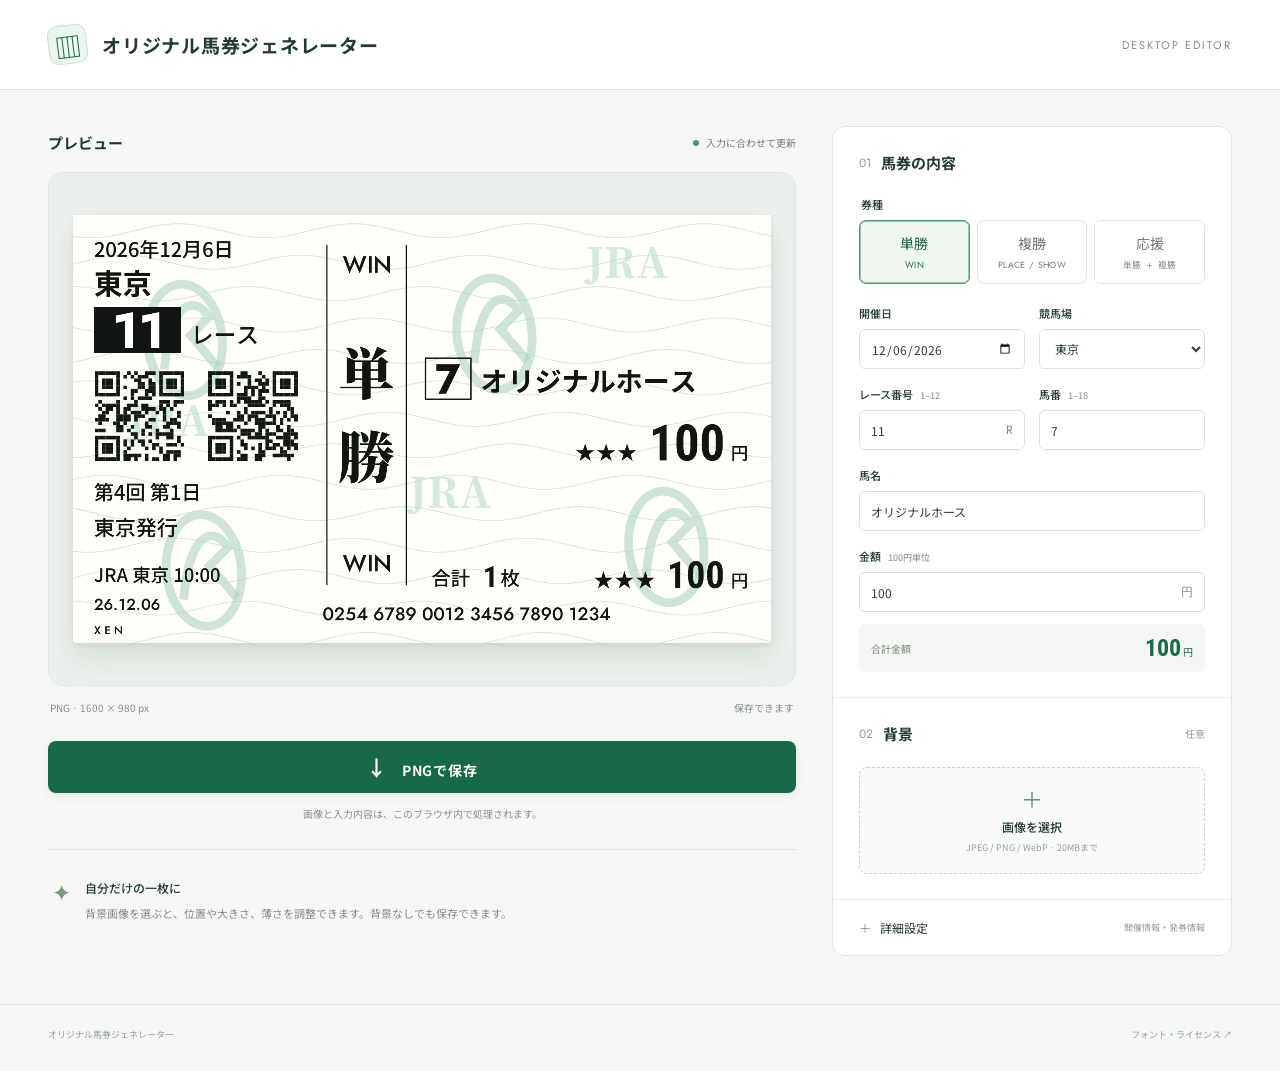
==== index.html @ 2dec7330 "Build original horse racing ticket generator" ====
<!doctype html>
<html lang="ja">
<head><meta charset="utf-8"><meta name="viewport" content="width=device-width, initial-scale=1"><meta http-equiv="Content-Security-Policy" content="default-src 'self'; script-src 'self'; style-src 'self'; font-src 'self'; img-src 'self' blob: data:; connect-src 'none'; object-src 'none'; base-uri 'self'; form-action 'none'"><meta name="theme-color" content="#176948"><title>オリジナル馬券ジェネレーター</title><link rel="icon" href="./favicon.svg" type="image/svg+xml"><link rel="stylesheet" href="./style.css"><script src="./app.js" defer></script></head>
<body>
<header class="header"><div class="brand"><span class="brand-icon">▥</span><h1>オリジナル馬券ジェネレーター</h1></div><span class="header-note">DESKTOP EDITOR</span></header>
<main class="workspace">
<section class="preview-panel" aria-label="馬券プレビュー">
<div class="section-top"><h2>プレビュー</h2><span class="live"><i></i> 入力に合わせて更新</span></div>
<div class="preview-stage"><canvas id="ticket" width="1600" height="980" aria-label="作成中の馬券"></canvas></div>
<div class="preview-bottom"><span>PNG · 1600 × 980 px</span><span id="preview-status" role="status">フォントを読み込んでいます…</span></div>
<button id="download" class="primary" disabled><span>↓</span> PNGで保存</button>
<p class="local-note">画像と入力内容は、このブラウザ内で処理されます。</p>
<div class="tips"><span class="tip-icon">✦</span><div><strong>自分だけの一枚に</strong><p>背景画像を選ぶと、位置や大きさ、薄さを調整できます。背景なしでも保存できます。</p></div></div>
</section>
<aside class="editor"><form id="editor" novalidate>
<section class="form-section"><div class="section-heading"><span>01</span><h2>馬券の内容</h2></div>
<fieldset class="type-field"><legend>券種</legend><div class="type-options"><label><input type="radio" name="type" value="win" checked><span>単勝<small>WIN</small></span></label><label><input type="radio" name="type" value="place"><span>複勝<small>PLACE / SHOW</small></span></label><label><input type="radio" name="type" value="cheer"><span>応援<small>単勝 ＋ 複勝</small></span></label></div></fieldset>
<div class="grid"><div class="field"><label for="date">開催日</label><input id="date" name="date" type="date" required><small class="error" id="date-error"></small></div><div class="field"><label for="venue">競馬場</label><select id="venue" name="venue"></select></div>
<div class="field"><label for="race">レース番号 <span>1–12</span></label><div class="unit-input"><input id="race" name="race" type="number" min="1" max="12" value="11" required><span>R</span></div><small class="error" id="race-error"></small></div><div class="field"><label for="horse">馬番 <span>1–18</span></label><input id="horse" name="horse" type="number" min="1" max="18" value="7" required><small class="error" id="horse-error"></small></div>
<div class="field full"><label for="horseName">馬名</label><input id="horseName" name="horseName" value="オリジナルホース" maxlength="80" required><small class="error" id="horseName-error"></small></div><div class="field full"><label for="amount">金額 <span id="amount-label">100円単位</span></label><div class="unit-input"><input id="amount" name="amount" type="number" min="100" max="999900" step="100" value="100" required><span>円</span></div><small class="error" id="amount-error"></small><div class="total"><span id="amount-note">合計金額</span><strong id="total">100<span> 円</span></strong></div></div></div>
</section>
<section class="form-section"><div class="section-heading"><span>02</span><h2>背景</h2><span class="optional">任意</span></div>
<label class="upload" id="upload-zone" for="background"><span class="upload-icon">＋</span><strong id="file-label">画像を選択</strong><small>JPEG / PNG / WebP · 20MBまで</small><input id="background" type="file" accept="image/jpeg,image/png,image/webp"></label><p class="error" id="background-error" role="alert"></p>
<button type="button" id="cancel-background" hidden>画像選択を取り消す</button>
<div id="image-controls" hidden><div class="slider"><label for="image-x">左右位置</label><output id="image-x-value">50%</output><input id="image-x" type="range" min="0" max="100" value="50"></div><div class="slider"><label for="image-y">上下位置</label><output id="image-y-value">50%</output><input id="image-y" type="range" min="0" max="100" value="50"></div><div class="slider"><label for="image-zoom">拡大率</label><output id="image-zoom-value">100%</output><input id="image-zoom" type="range" min="100" max="300" value="100"></div><div class="slider"><label for="image-fade">薄さ</label><output id="image-fade-value">35%</output><input id="image-fade" type="range" min="0" max="100" value="35"></div><div class="image-actions"><button type="button" id="reset-image">配置をリセット</button><button type="button" id="remove-image">画像を削除</button></div></div>
</section>
<section class="form-section details-section"><details><summary>詳細設定 <span>開催情報・発券情報</span></summary><div class="grid details-grid"><div class="field"><label for="meeting">開催回</label><input name="meeting" id="meeting" type="number" min="1" max="99" value="4"><small class="error" id="meeting-error"></small></div><div class="field"><label for="day">開催日目</label><input name="day" id="day" type="number" min="1" max="99" value="1"><small class="error" id="day-error"></small></div><div class="field full"><label for="raceName">レース名</label><input name="raceName" id="raceName" maxlength="80" placeholder="例：第87回 菊花賞（GⅠ）"></div><div class="field"><label for="issuePlace">発券場所</label><input name="issuePlace" id="issuePlace" value="東京" maxlength="24" required><small class="error" id="issuePlace-error"></small></div><div class="field"><label for="issueTime">発券時刻</label><input name="issueTime" id="issueTime" type="time" value="10:00" required><small class="error" id="issueTime-error"></small></div><div class="field full"><label for="serial">管理番号</label><input name="serial" id="serial" value="0254 6789 0012 3456 7890 1234" maxlength="60" required><small class="error" id="serial-error"></small></div></div></details></section>
</form></aside>
</main><footer><span>オリジナル馬券ジェネレーター</span><a href="./fonts/LICENSES.html" target="_blank" rel="noopener">フォント・ライセンス ↗</a></footer>
</body></html>
---- style.css ----
@font-face{font-family:Jost;src:url('./fonts/Jost.woff2') format('woff2');font-weight:100 900}
@font-face{font-family:Roboto Condensed;src:url('./fonts/RobotoCondensed.woff2') format('woff2');font-weight:100 900}
@font-face{font-family:Dela Gothic One;src:url('./fonts/DelaGothicOne.woff2');font-weight:400}
@font-face{font-family:Noto Sans JP;src:url('./fonts/NotoSansJP.woff2') format('woff2');font-weight:100 900}
@font-face{font-family:Noto Serif JP;src:url('./fonts/NotoSerifJP.woff2') format('woff2');font-weight:900}

:root{font-family:'Noto Sans JP',sans-serif;color:#223b31;background:#f6f8f6;font-synthesis:none;--green:#176948;--border:#dfe6e1}
*{box-sizing:border-box}
body{margin:0;min-width:1120px}
button,input,select{font:inherit}
button,label,summary,select{ -webkit-tap-highlight-color:transparent}
button{cursor:pointer}
.header{height:90px;display:flex;align-items:center;justify-content:space-between;padding:0 48px;border-bottom:1px solid var(--border);background:#fff}
.brand{display:flex;align-items:center;gap:15px}
.brand-icon{width:39px;height:39px;border:1px solid #cbded3;background:#edf5ef;color:var(--green);display:grid;place-items:center;border-radius:10px;font-size:27px;transform:rotate(-7deg)}
h1{font-size:19px;font-weight:700;letter-spacing:.04em}
h2{font-size:15px;margin:0;font-weight:700}
.header-note{font:11px Jost,sans-serif;letter-spacing:.18em;color:#81928a}
.workspace{max-width:1600px;padding:36px 48px 48px;margin:auto;display:grid;grid-template-columns:minmax(570px,1fr) 400px;gap:36px;align-items:start}
.preview-panel{position:sticky;top:28px;padding-top:6px}
.section-top{display:flex;align-items:center;justify-content:space-between;margin-bottom:19px}
.live{font-size:10px;color:#72837a;display:flex;gap:7px;align-items:center}
.live i{width:6px;height:6px;border-radius:50%;background:#4c976b}
.preview-stage{background:#eaf0eb; background-image:radial-gradient(#cdd9d0 .7px,transparent .7px);background-size:12px 12px;border:1px solid #e0e7e1;border-radius:15px;padding:42px 24px;display:flex;align-items:center;min-height:425px}
canvas{width:100%;height:auto;display:block;background:#fff;box-shadow:0 14px 28px #2541331c,0 2px 4px #25413312}
.preview-bottom{display:flex;justify-content:space-between;font-size:10px;color:#829188;margin:14px 2px 26px}
.primary{background:var(--green);color:#fff;border:0;width:100%;height:52px;border-radius:8px;font-size:14px;font-weight:700;letter-spacing:.06em;box-shadow:0 4px 8px #17694815}
.primary:hover{background:#10553a}
.primary:disabled{opacity:.45;cursor:not-allowed}
.primary span{margin-right:10px;font-size:21px}
.local-note{text-align:center;font-size:10px;color:#8a968f;margin-top:13px}
.tips{display:flex;gap:14px;padding:24px 4px;margin-top:28px;border-top:1px solid var(--border)}
.tip-icon{color:#739c82;font-size:23px}
.tips strong{font-size:12px;font-weight:500}
.tips p{font-size:11px;color:#819087;line-height:1.9;margin:5px 0}
.editor{border:1px solid var(--border);border-radius:13px;background:#fff;overflow:hidden}
.form-section{padding:25px 26px;border-bottom:1px solid #e8ede9}
.form-section:last-child{border:0}
.section-heading{display:flex;align-items:center;gap:10px;margin-bottom:23px}
.section-heading>span:first-child{font:12px Jost;color:#8ca195}
.optional{font-size:10px;color:#8b9a91;margin-left:auto}
fieldset{border:0;padding:0;margin:0 0 21px}
legend,.field>label{font-size:11px;font-weight:500;margin-bottom:8px;display:block}
.type-options{display:flex;gap:7px}
.type-options label{flex:1;cursor:pointer}
.type-options input{position:absolute;opacity:0;pointer-events:none}
.type-options label>span{display:flex;align-items:center;justify-content:center;flex-direction:column;height:64px;border:1px solid var(--border);border-radius:7px;font-size:14px;color:#6e7a73}
.type-options small{font:9px Jost,sans-serif;margin-top:5px;letter-spacing:.04em}
.type-options input:checked+span{color:var(--green);background:#eff6f0;border-color:#539371;box-shadow:inset 0 0 0 .5px #539371}
.type-options input:focus-visible+span{outline:3px solid #96cdb0}
.grid{display:grid;grid-template-columns:1fr 1fr;gap:17px 14px}
.full{grid-column:1/-1}
.field label span{font-size:9px;color:#93a098;margin-left:5px}
.field input,.field select{background:#fff;border:1px solid #dce3dd;border-radius:6px;width:100%;height:40px;padding:0 11px;color:#2d4034;font-size:12px;outline:none;min-width:0}
.field input:focus,.field select:focus{border-color:#4f9670;box-shadow:0 0 0 3px #eaf3ed}
.field input[aria-invalid=true]{border-color:#c15a4e}
.unit-input{position:relative}
.unit-input input{padding-right:38px}
.unit-input>span{position:absolute;right:12px;top:11px;font:12px Jost;color:#7e8e84}
.error{font-size:10px;color:#b5463b;display:block;line-height:1.6}
.error:empty{display:none}
.total{display:flex;align-items:center;justify-content:space-between;margin-top:12px;background:#f4f7f4;border-radius:5px;padding:10px 12px;font-size:10px;color:#77897c}
.total strong{font:700 24px 'Roboto Condensed';color:var(--green)}
.total strong span{font:10px 'Noto Sans JP'}
.upload{border:1px dashed #c2d5c7;border-radius:8px;background:#f9fbf9;display:flex;align-items:center;flex-direction:column;padding:19px;cursor:pointer;position:relative}
.upload:hover{background:#f0f6f1}
.upload-icon{font-size:22px;color:#6a947a;line-height:1}
.upload strong{font-size:12px;font-weight:500;margin:9px 0 6px;overflow-wrap:anywhere}
.upload small{font-size:9px;color:#92a096}
.upload input{position:absolute;inset:0;width:100%;height:100%;opacity:0;cursor:pointer}
.slider{display:grid;grid-template-columns:1fr auto;margin-top:20px;font-size:11px}
.slider output{color:#829187;font:12px Jost}
.slider input{grid-column:1/-1;width:100%;accent-color:var(--green);margin-top:10px}
.image-actions{display:flex;justify-content:space-between;margin-top:20px}
.image-actions button{font-size:10px;background:#fff;border:1px solid var(--border);border-radius:5px;padding:8px 10px;color:#65796b}
#remove-image{color:#ab5d51}
.details-section{padding-top:19px;padding-bottom:19px}
summary{cursor:pointer;font-size:12px;list-style:none;display:flex;align-items:center}
summary:before{content:'＋';color:#7a9382;margin-right:9px}
details[open] summary:before{content:'−'}
summary span{font-size:9px;margin-left:auto;color:#94a096}
.details-grid{margin-top:23px}
footer{max-width:1600px;margin:auto;padding:23px 48px 30px;border-top:1px solid var(--border);font-size:9px;color:#93a196;display:flex;justify-content:space-between}
footer a{color:inherit;text-decoration:none}
[hidden]{display:none!important}


#cancel-background{margin-top:8px;background:#fff;border:1px solid #dce3dd;border-radius:5px;padding:7px 10px;color:#65796b;font-size:10px}
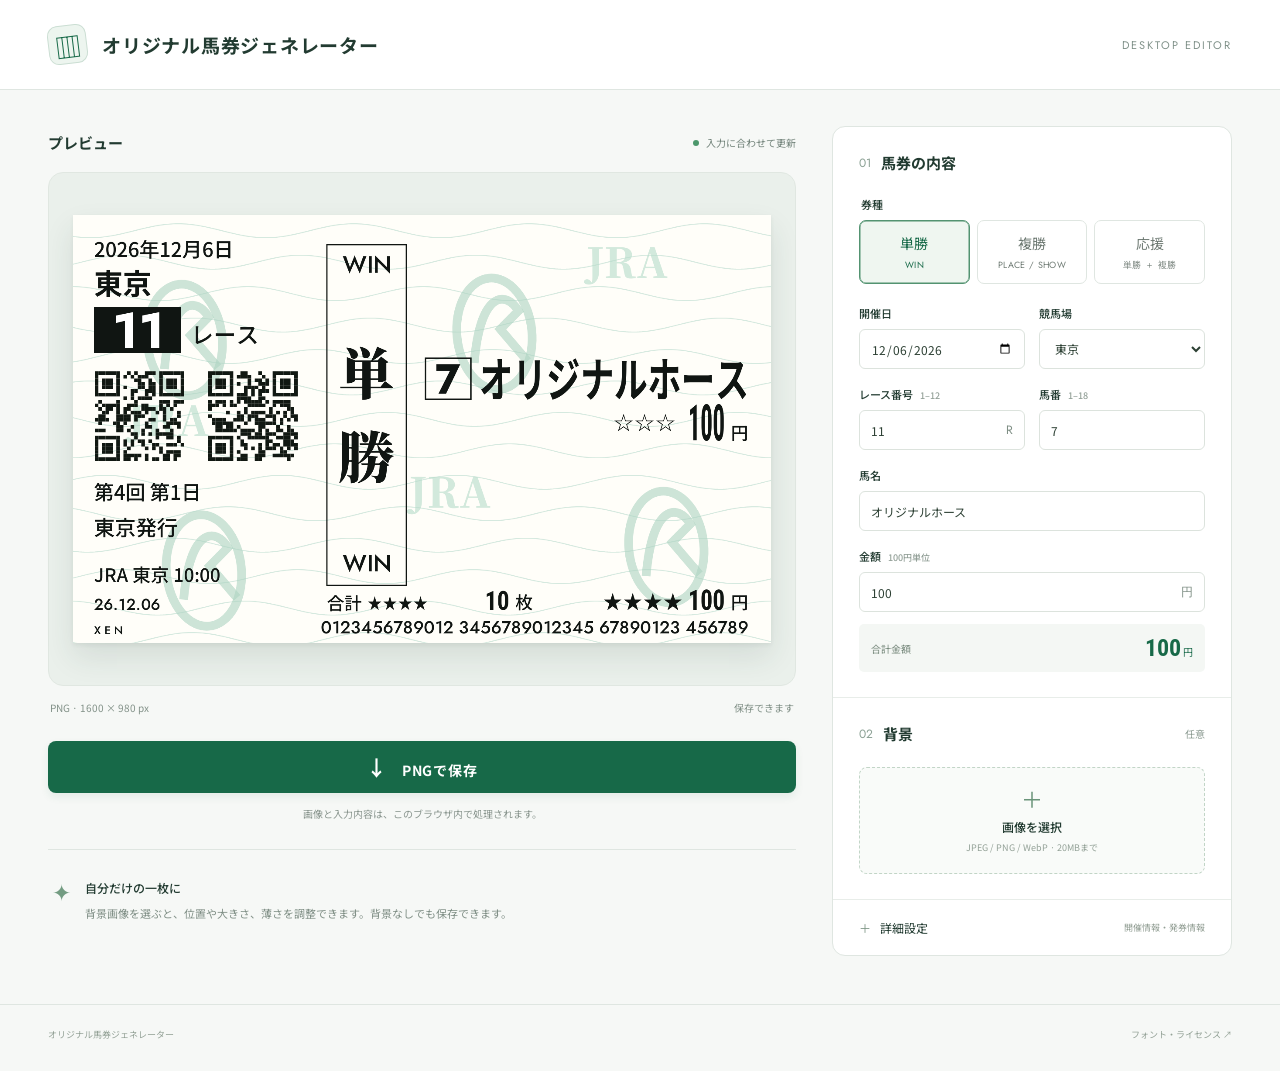
==== commit b02a5903: "Align count units and match sample serial number layout" ====
--- a/index.html
+++ b/index.html
@@ -24,7 +24,7 @@
 <button type="button" id="cancel-background" hidden>画像選択を取り消す</button>
 <div id="image-controls" hidden><div class="slider"><label for="image-x">左右位置</label><output id="image-x-value">50%</output><input id="image-x" type="range" min="0" max="100" value="50"></div><div class="slider"><label for="image-y">上下位置</label><output id="image-y-value">50%</output><input id="image-y" type="range" min="0" max="100" value="50"></div><div class="slider"><label for="image-zoom">拡大率</label><output id="image-zoom-value">100%</output><input id="image-zoom" type="range" min="100" max="300" value="100"></div><div class="slider"><label for="image-fade">薄さ</label><output id="image-fade-value">35%</output><input id="image-fade" type="range" min="0" max="100" value="35"></div><div class="image-actions"><button type="button" id="reset-image">配置をリセット</button><button type="button" id="remove-image">画像を削除</button></div></div>
 </section>
-<section class="form-section details-section"><details><summary>詳細設定 <span>開催情報・発券情報</span></summary><div class="grid details-grid"><div class="field"><label for="meeting">開催回</label><input name="meeting" id="meeting" type="number" min="1" max="99" value="4"><small class="error" id="meeting-error"></small></div><div class="field"><label for="day">開催日目</label><input name="day" id="day" type="number" min="1" max="99" value="1"><small class="error" id="day-error"></small></div><div class="field full"><label for="raceName">レース名</label><input name="raceName" id="raceName" maxlength="80" placeholder="例：第87回 菊花賞（GⅠ）"></div><div class="field"><label for="issuePlace">発券場所</label><input name="issuePlace" id="issuePlace" value="東京" maxlength="24" required><small class="error" id="issuePlace-error"></small></div><div class="field"><label for="issueTime">発券時刻</label><input name="issueTime" id="issueTime" type="time" value="10:00" required><small class="error" id="issueTime-error"></small></div><div class="field full"><label for="serial">管理番号</label><input name="serial" id="serial" value="0254 6789 0012 3456 7890 1234" maxlength="60" required><small class="error" id="serial-error"></small></div></div></details></section>
+<section class="form-section details-section"><details><summary>詳細設定 <span>開催情報・発券情報</span></summary><div class="grid details-grid"><div class="field"><label for="meeting">開催回</label><input name="meeting" id="meeting" type="number" min="1" max="99" value="4"><small class="error" id="meeting-error"></small></div><div class="field"><label for="day">開催日目</label><input name="day" id="day" type="number" min="1" max="99" value="1"><small class="error" id="day-error"></small></div><div class="field full"><label for="raceName">レース名</label><input name="raceName" id="raceName" maxlength="80" placeholder="例：第87回 菊花賞（GⅠ）"></div><div class="field"><label for="issuePlace">発券場所</label><input name="issuePlace" id="issuePlace" value="東京" maxlength="24" required><small class="error" id="issuePlace-error"></small></div><div class="field"><label for="issueTime">発券時刻</label><input name="issueTime" id="issueTime" type="time" value="10:00" required><small class="error" id="issueTime-error"></small></div><div class="field full"><label for="serial">管理番号</label><input name="serial" id="serial" value="0123456789012 3456789012345 67890123 456789" maxlength="60" required><small class="error" id="serial-error"></small></div></div></details></section>
 </form></aside>
 </main><footer><span>オリジナル馬券ジェネレーター</span><a href="./fonts/LICENSES.html" target="_blank" rel="noopener">フォント・ライセンス ↗</a></footer>
 </body></html>
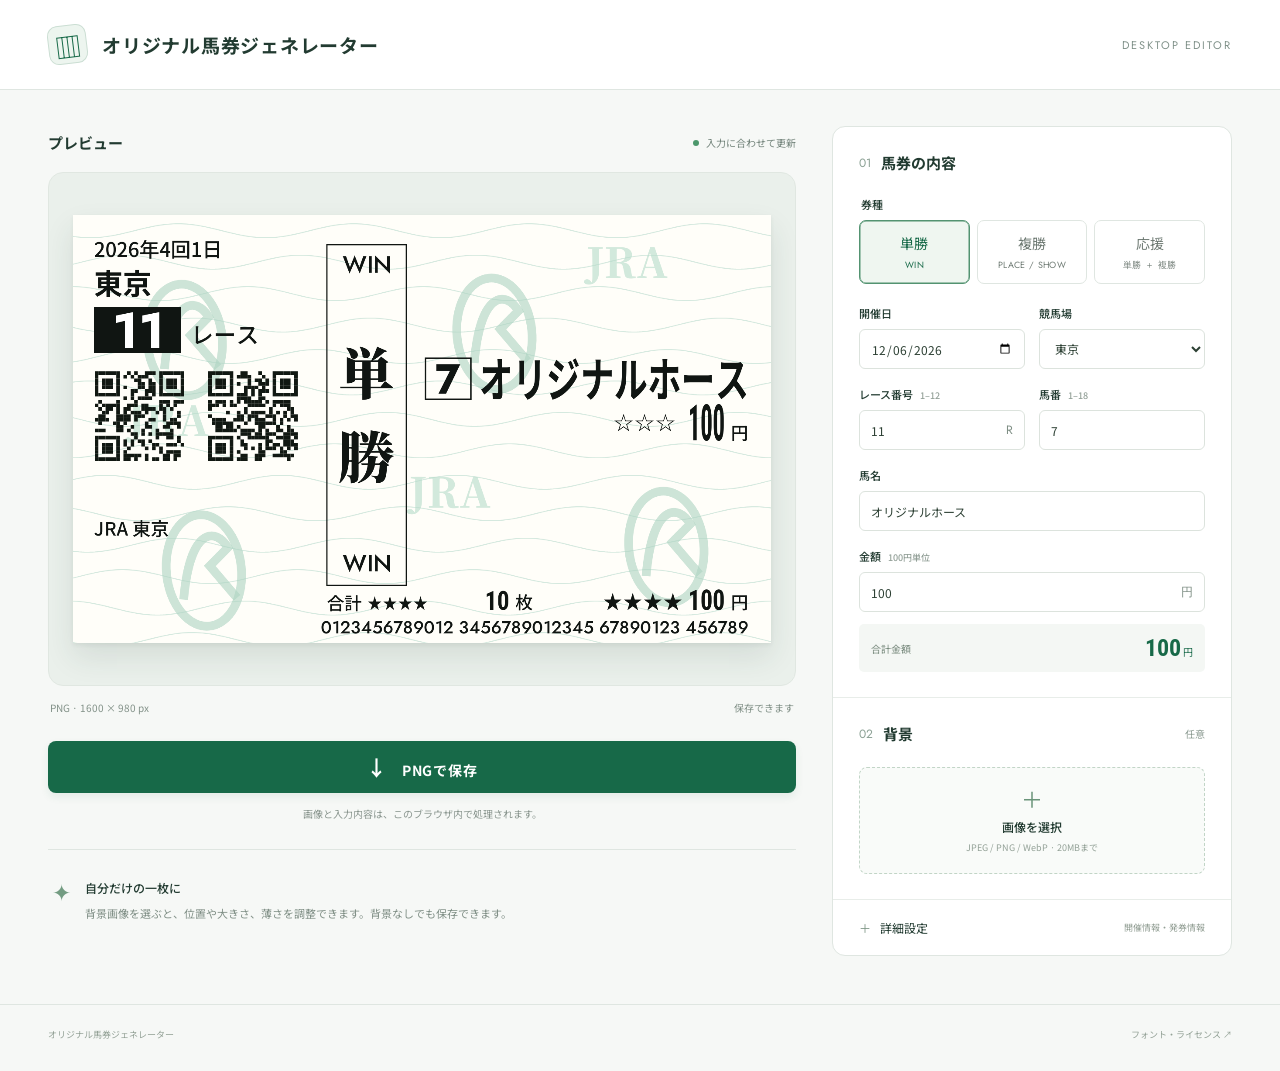
==== commit 5fd97520: "Match left-side ticket text to official samples" ====
--- a/index.html
+++ b/index.html
@@ -24,7 +24,7 @@
 <button type="button" id="cancel-background" hidden>画像選択を取り消す</button>
 <div id="image-controls" hidden><div class="slider"><label for="image-x">左右位置</label><output id="image-x-value">50%</output><input id="image-x" type="range" min="0" max="100" value="50"></div><div class="slider"><label for="image-y">上下位置</label><output id="image-y-value">50%</output><input id="image-y" type="range" min="0" max="100" value="50"></div><div class="slider"><label for="image-zoom">拡大率</label><output id="image-zoom-value">100%</output><input id="image-zoom" type="range" min="100" max="300" value="100"></div><div class="slider"><label for="image-fade">薄さ</label><output id="image-fade-value">35%</output><input id="image-fade" type="range" min="0" max="100" value="35"></div><div class="image-actions"><button type="button" id="reset-image">配置をリセット</button><button type="button" id="remove-image">画像を削除</button></div></div>
 </section>
-<section class="form-section details-section"><details><summary>詳細設定 <span>開催情報・発券情報</span></summary><div class="grid details-grid"><div class="field"><label for="meeting">開催回</label><input name="meeting" id="meeting" type="number" min="1" max="99" value="4"><small class="error" id="meeting-error"></small></div><div class="field"><label for="day">開催日目</label><input name="day" id="day" type="number" min="1" max="99" value="1"><small class="error" id="day-error"></small></div><div class="field full"><label for="raceName">レース名</label><input name="raceName" id="raceName" maxlength="80" placeholder="例：第87回 菊花賞（GⅠ）"></div><div class="field"><label for="issuePlace">発券場所</label><input name="issuePlace" id="issuePlace" value="東京" maxlength="24" required><small class="error" id="issuePlace-error"></small></div><div class="field"><label for="issueTime">発券時刻</label><input name="issueTime" id="issueTime" type="time" value="10:00" required><small class="error" id="issueTime-error"></small></div><div class="field full"><label for="serial">管理番号</label><input name="serial" id="serial" value="0123456789012 3456789012345 67890123 456789" maxlength="60" required><small class="error" id="serial-error"></small></div></div></details></section>
+<section class="form-section details-section"><details><summary>詳細設定 <span>開催情報・発券情報</span></summary><div class="grid details-grid"><div class="field"><label for="meeting">開催回</label><input name="meeting" id="meeting" type="number" min="1" max="99" value="4"><small class="error" id="meeting-error"></small></div><div class="field"><label for="day">開催日目</label><input name="day" id="day" type="number" min="1" max="99" value="1"><small class="error" id="day-error"></small></div><div class="field full"><label for="raceName">レース名</label><input name="raceName" id="raceName" maxlength="80" placeholder="例：第87回 菊花賞（GⅠ）"></div><div class="field"><label for="issueType">発券場所の種別</label><select name="issueType" id="issueType"><option value="JRA">JRA</option><option value="WINS">WINS</option></select></div><div class="field"><label for="issuePlace">競馬場・施設名</label><input name="issuePlace" id="issuePlace" value="東京" placeholder="例：東京・後楽園" maxlength="24" required><small class="error" id="issuePlace-error"></small></div><div class="field full"><label for="serial">管理番号</label><input name="serial" id="serial" value="0123456789012 3456789012345 67890123 456789" maxlength="60" required><small class="error" id="serial-error"></small></div></div></details></section>
 </form></aside>
 </main><footer><span>オリジナル馬券ジェネレーター</span><a href="./fonts/LICENSES.html" target="_blank" rel="noopener">フォント・ライセンス ↗</a></footer>
 </body></html>
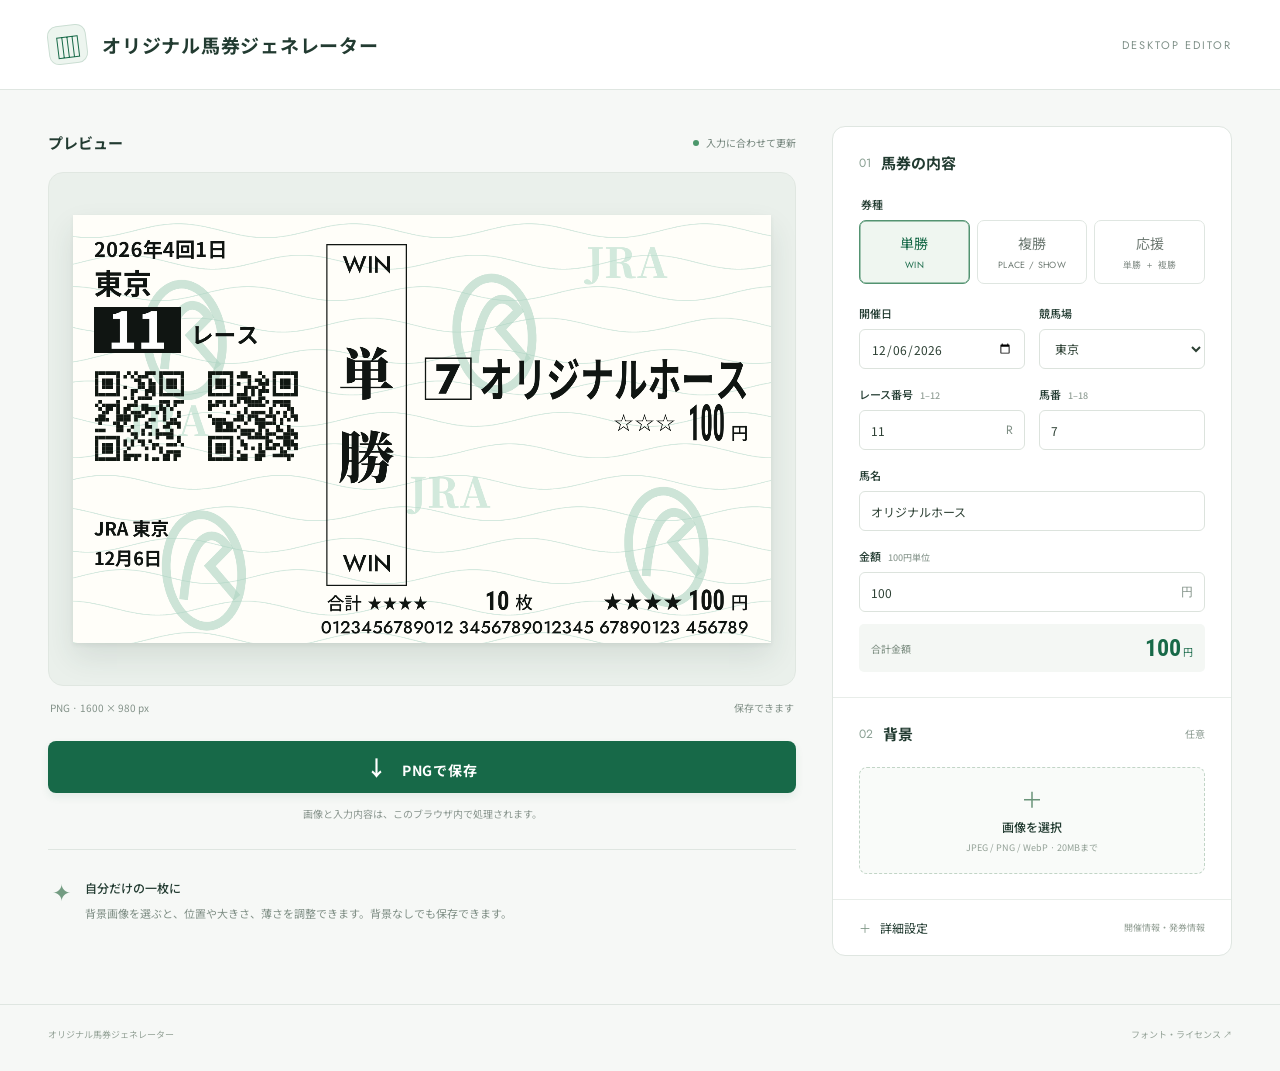
==== commit c4c15169: "Use Gothic left-side text, wrap race titles, and show purchase dates" ====
--- a/index.html
+++ b/index.html
@@ -24,7 +24,7 @@
 <button type="button" id="cancel-background" hidden>画像選択を取り消す</button>
 <div id="image-controls" hidden><div class="slider"><label for="image-x">左右位置</label><output id="image-x-value">50%</output><input id="image-x" type="range" min="0" max="100" value="50"></div><div class="slider"><label for="image-y">上下位置</label><output id="image-y-value">50%</output><input id="image-y" type="range" min="0" max="100" value="50"></div><div class="slider"><label for="image-zoom">拡大率</label><output id="image-zoom-value">100%</output><input id="image-zoom" type="range" min="100" max="300" value="100"></div><div class="slider"><label for="image-fade">薄さ</label><output id="image-fade-value">35%</output><input id="image-fade" type="range" min="0" max="100" value="35"></div><div class="image-actions"><button type="button" id="reset-image">配置をリセット</button><button type="button" id="remove-image">画像を削除</button></div></div>
 </section>
-<section class="form-section details-section"><details><summary>詳細設定 <span>開催情報・発券情報</span></summary><div class="grid details-grid"><div class="field"><label for="meeting">開催回</label><input name="meeting" id="meeting" type="number" min="1" max="99" value="4"><small class="error" id="meeting-error"></small></div><div class="field"><label for="day">開催日目</label><input name="day" id="day" type="number" min="1" max="99" value="1"><small class="error" id="day-error"></small></div><div class="field full"><label for="raceName">レース名</label><input name="raceName" id="raceName" maxlength="80" placeholder="例：第87回 菊花賞（GⅠ）"></div><div class="field"><label for="issueType">発券場所の種別</label><select name="issueType" id="issueType"><option value="JRA">JRA</option><option value="WINS">WINS</option></select></div><div class="field"><label for="issuePlace">競馬場・施設名</label><input name="issuePlace" id="issuePlace" value="東京" placeholder="例：東京・後楽園" maxlength="24" required><small class="error" id="issuePlace-error"></small></div><div class="field full"><label for="serial">管理番号</label><input name="serial" id="serial" value="0123456789012 3456789012345 67890123 456789" maxlength="60" required><small class="error" id="serial-error"></small></div></div></details></section>
+<section class="form-section details-section"><details><summary>詳細設定 <span>開催情報・発券情報</span></summary><div class="grid details-grid"><div class="field"><label for="meeting">開催回</label><input name="meeting" id="meeting" type="number" min="1" max="99" value="4"><small class="error" id="meeting-error"></small></div><div class="field"><label for="day">開催日目</label><input name="day" id="day" type="number" min="1" max="99" value="1"><small class="error" id="day-error"></small></div><div class="field full"><label for="raceName">レース名</label><input name="raceName" id="raceName" maxlength="80" placeholder="例：第87回 菊花賞（GⅠ）"></div><div class="field"><label for="issueType">発券場所の種別</label><select name="issueType" id="issueType"><option value="JRA">JRA</option><option value="WINS">WINS</option></select></div><div class="field"><label for="issuePlace">競馬場・施設名</label><input name="issuePlace" id="issuePlace" value="東京" placeholder="例：東京・後楽園" maxlength="24" required><small class="error" id="issuePlace-error"></small></div><div class="field full"><label for="purchaseDate">購入日</label><input name="purchaseDate" id="purchaseDate" type="date" required><small class="error" id="purchaseDate-error"></small></div><div class="field full"><label for="serial">管理番号</label><input name="serial" id="serial" value="0123456789012 3456789012345 67890123 456789" maxlength="60" required><small class="error" id="serial-error"></small></div></div></details></section>
 </form></aside>
 </main><footer><span>オリジナル馬券ジェネレーター</span><a href="./fonts/LICENSES.html" target="_blank" rel="noopener">フォント・ライセンス ↗</a></footer>
 </body></html>
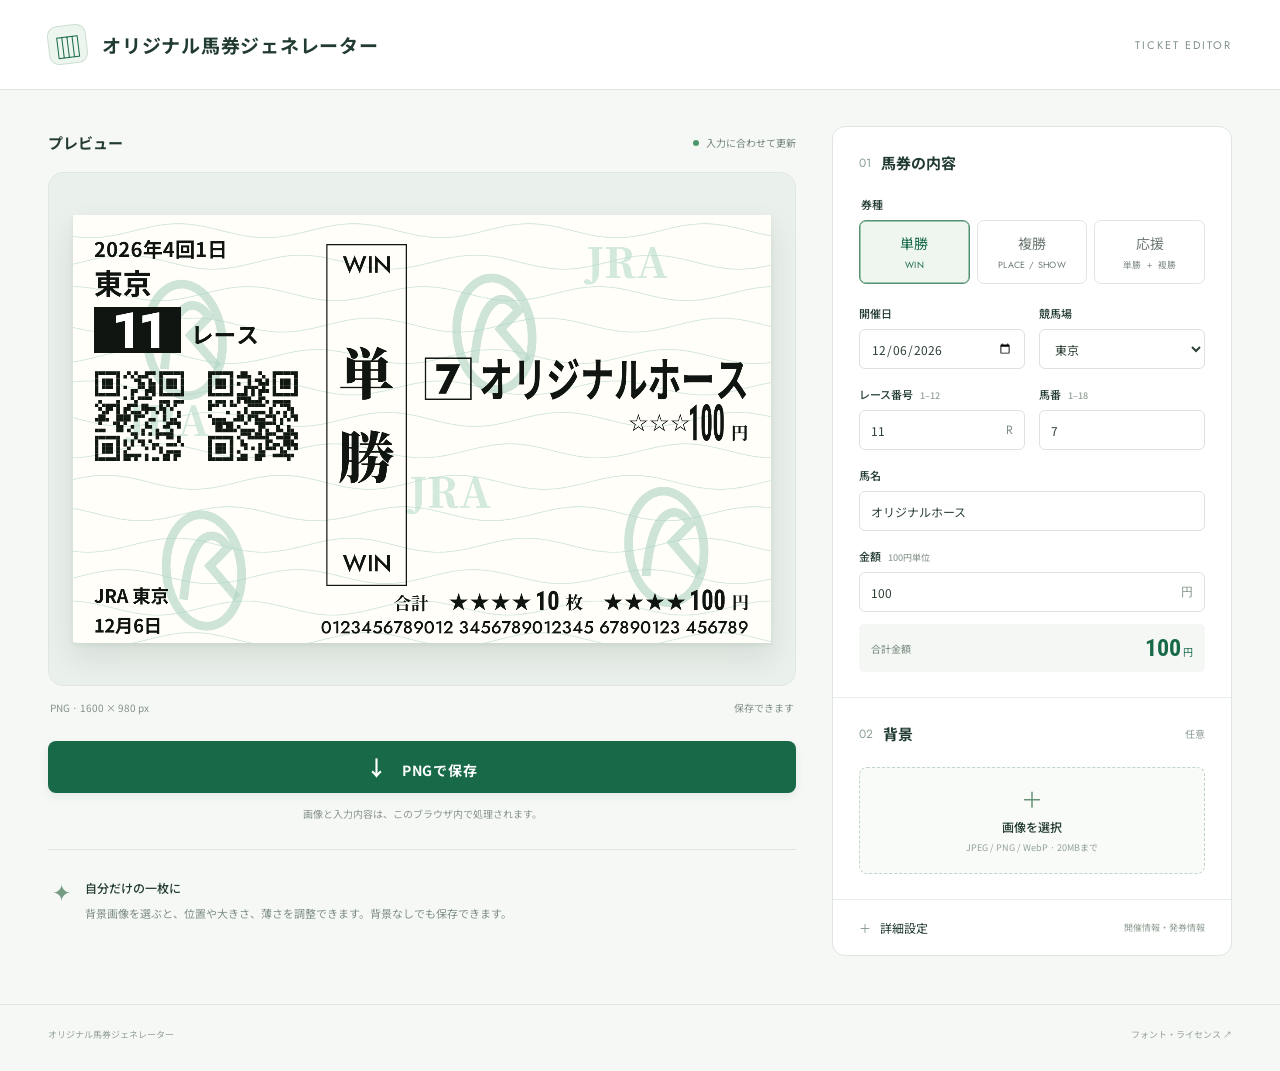
==== commit 07a8beb4: "Support mobile layouts and touch-friendly ticket editing" ====
--- a/index.html
+++ b/index.html
@@ -2,9 +2,9 @@
 <html lang="ja">
 <head><meta charset="utf-8"><meta name="viewport" content="width=device-width, initial-scale=1"><meta http-equiv="Content-Security-Policy" content="default-src 'self'; script-src 'self'; style-src 'self'; font-src 'self'; img-src 'self' blob: data:; connect-src 'none'; object-src 'none'; base-uri 'self'; form-action 'none'"><meta name="theme-color" content="#176948"><title>オリジナル馬券ジェネレーター</title><link rel="icon" href="./favicon.svg" type="image/svg+xml"><link rel="stylesheet" href="./style.css"><script src="./app.js" defer></script></head>
 <body>
-<header class="header"><div class="brand"><span class="brand-icon">▥</span><h1>オリジナル馬券ジェネレーター</h1></div><span class="header-note">DESKTOP EDITOR</span></header>
+<header class="header"><div class="brand"><span class="brand-icon">▥</span><h1>オリジナル馬券ジェネレーター</h1></div><span class="header-note">TICKET EDITOR</span></header>
 <main class="workspace">
-<section class="preview-panel" aria-label="馬券プレビュー">
+<section id="preview" class="preview-panel" aria-label="馬券プレビュー">
 <div class="section-top"><h2>プレビュー</h2><span class="live"><i></i> 入力に合わせて更新</span></div>
 <div class="preview-stage"><canvas id="ticket" width="1600" height="980" aria-label="作成中の馬券"></canvas></div>
 <div class="preview-bottom"><span>PNG · 1600 × 980 px</span><span id="preview-status" role="status">フォントを読み込んでいます…</span></div>
@@ -16,15 +16,15 @@
 <section class="form-section"><div class="section-heading"><span>01</span><h2>馬券の内容</h2></div>
 <fieldset class="type-field"><legend>券種</legend><div class="type-options"><label><input type="radio" name="type" value="win" checked><span>単勝<small>WIN</small></span></label><label><input type="radio" name="type" value="place"><span>複勝<small>PLACE / SHOW</small></span></label><label><input type="radio" name="type" value="cheer"><span>応援<small>単勝 ＋ 複勝</small></span></label></div></fieldset>
 <div class="grid"><div class="field"><label for="date">開催日</label><input id="date" name="date" type="date" required><small class="error" id="date-error"></small></div><div class="field"><label for="venue">競馬場</label><select id="venue" name="venue"></select></div>
-<div class="field"><label for="race">レース番号 <span>1–12</span></label><div class="unit-input"><input id="race" name="race" type="number" min="1" max="12" value="11" required><span>R</span></div><small class="error" id="race-error"></small></div><div class="field"><label for="horse">馬番 <span>1–18</span></label><input id="horse" name="horse" type="number" min="1" max="18" value="7" required><small class="error" id="horse-error"></small></div>
-<div class="field full"><label for="horseName">馬名</label><input id="horseName" name="horseName" value="オリジナルホース" maxlength="80" required><small class="error" id="horseName-error"></small></div><div class="field full"><label for="amount">金額 <span id="amount-label">100円単位</span></label><div class="unit-input"><input id="amount" name="amount" type="number" min="100" max="999900" step="100" value="100" required><span>円</span></div><small class="error" id="amount-error"></small><div class="total"><span id="amount-note">合計金額</span><strong id="total">100<span> 円</span></strong></div></div></div>
+<div class="field"><label for="race">レース番号 <span>1–12</span></label><div class="unit-input"><input id="race" name="race" type="number" inputmode="numeric" min="1" max="12" value="11" required><span>R</span></div><small class="error" id="race-error"></small></div><div class="field"><label for="horse">馬番 <span>1–18</span></label><input id="horse" name="horse" type="number" inputmode="numeric" min="1" max="18" value="7" required><small class="error" id="horse-error"></small></div>
+<div class="field full"><label for="horseName">馬名</label><input id="horseName" name="horseName" value="オリジナルホース" maxlength="80" required><small class="error" id="horseName-error"></small></div><div class="field full"><label for="amount">金額 <span id="amount-label">100円単位</span></label><div class="unit-input"><input id="amount" name="amount" type="number" inputmode="numeric" min="100" max="999900" step="100" value="100" required><span>円</span></div><small class="error" id="amount-error"></small><div class="total"><span id="amount-note">合計金額</span><strong id="total">100<span> 円</span></strong></div></div></div>
 </section>
 <section class="form-section"><div class="section-heading"><span>02</span><h2>背景</h2><span class="optional">任意</span></div>
 <label class="upload" id="upload-zone" for="background"><span class="upload-icon">＋</span><strong id="file-label">画像を選択</strong><small>JPEG / PNG / WebP · 20MBまで</small><input id="background" type="file" accept="image/jpeg,image/png,image/webp"></label><p class="error" id="background-error" role="alert"></p>
 <button type="button" id="cancel-background" hidden>画像選択を取り消す</button>
 <div id="image-controls" hidden><div class="slider"><label for="image-x">左右位置</label><output id="image-x-value">50%</output><input id="image-x" type="range" min="0" max="100" value="50"></div><div class="slider"><label for="image-y">上下位置</label><output id="image-y-value">50%</output><input id="image-y" type="range" min="0" max="100" value="50"></div><div class="slider"><label for="image-zoom">拡大率</label><output id="image-zoom-value">100%</output><input id="image-zoom" type="range" min="100" max="300" value="100"></div><div class="slider"><label for="image-fade">薄さ</label><output id="image-fade-value">35%</output><input id="image-fade" type="range" min="0" max="100" value="35"></div><div class="image-actions"><button type="button" id="reset-image">配置をリセット</button><button type="button" id="remove-image">画像を削除</button></div></div>
 </section>
-<section class="form-section details-section"><details><summary>詳細設定 <span>開催情報・発券情報</span></summary><div class="grid details-grid"><div class="field"><label for="meeting">開催回</label><input name="meeting" id="meeting" type="number" min="1" max="99" value="4"><small class="error" id="meeting-error"></small></div><div class="field"><label for="day">開催日目</label><input name="day" id="day" type="number" min="1" max="99" value="1"><small class="error" id="day-error"></small></div><div class="field full"><label for="raceName">レース名</label><input name="raceName" id="raceName" maxlength="80" placeholder="例：第87回 菊花賞（GⅠ）"></div><div class="field"><label for="issueType">発券場所の種別</label><select name="issueType" id="issueType"><option value="JRA">JRA</option><option value="WINS">WINS</option></select></div><div class="field"><label for="issuePlace">競馬場・施設名</label><input name="issuePlace" id="issuePlace" value="東京" placeholder="例：東京・後楽園" maxlength="24" required><small class="error" id="issuePlace-error"></small></div><div class="field full"><label for="purchaseDate">購入日</label><input name="purchaseDate" id="purchaseDate" type="date" required><small class="error" id="purchaseDate-error"></small></div><div class="field full"><label for="serial">管理番号</label><input name="serial" id="serial" value="0123456789012 3456789012345 67890123 456789" maxlength="60" required><small class="error" id="serial-error"></small></div></div></details></section>
+<section class="form-section details-section"><details><summary>詳細設定 <span>開催情報・発券情報</span></summary><div class="grid details-grid"><div class="field"><label for="meeting">開催回</label><input name="meeting" id="meeting" type="number" inputmode="numeric" min="1" max="99" value="4"><small class="error" id="meeting-error"></small></div><div class="field"><label for="day">開催日目</label><input name="day" id="day" type="number" inputmode="numeric" min="1" max="99" value="1"><small class="error" id="day-error"></small></div><div class="field full"><label for="raceName">レース名</label><input name="raceName" id="raceName" maxlength="80" placeholder="例：第87回 菊花賞（GⅠ）"></div><div class="field"><label for="issueType">発券場所の種別</label><select name="issueType" id="issueType"><option value="JRA">JRA</option><option value="WINS">WINS</option></select></div><div class="field"><label for="issuePlace">競馬場・施設名</label><input name="issuePlace" id="issuePlace" value="東京" placeholder="例：東京・後楽園" maxlength="24" required><small class="error" id="issuePlace-error"></small></div><div class="field full"><label for="purchaseDate">購入日</label><input name="purchaseDate" id="purchaseDate" type="date" required><small class="error" id="purchaseDate-error"></small></div><div class="field full"><label for="serial">管理番号</label><input name="serial" id="serial" value="0123456789012 3456789012345 67890123 456789" maxlength="60" required><small class="error" id="serial-error"></small></div></div></details></section>
 </form></aside>
-</main><footer><span>オリジナル馬券ジェネレーター</span><a href="./fonts/LICENSES.html" target="_blank" rel="noopener">フォント・ライセンス ↗</a></footer>
+</main><nav class="mobile-actions" aria-label="プレビューと保存"><a href="#preview">プレビューを見る ↑</a><button id="download-mobile" class="primary" type="button" disabled>PNGで保存</button></nav><footer><span>オリジナル馬券ジェネレーター</span><a href="./fonts/LICENSES.html" target="_blank" rel="noopener">フォント・ライセンス ↗</a></footer>
 </body></html>
--- a/style.css
+++ b/style.css
@@ -2,13 +2,13 @@
 @font-face{font-family:Roboto Condensed;src:url('./fonts/RobotoCondensed.woff2') format('woff2');font-weight:100 900}
 @font-face{font-family:Dela Gothic One;src:url('./fonts/DelaGothicOne.woff2');font-weight:400}
 @font-face{font-family:Noto Sans JP;src:url('./fonts/NotoSansJP.woff2') format('woff2');font-weight:100 900}
-@font-face{font-family:Noto Serif JP;src:url('./fonts/NotoSerifJP.woff2') format('woff2');font-weight:900}
+@font-face{font-family:Noto Serif JP;src:url('./fonts/NotoSerifJP.woff') format('woff');font-weight:200 900}
 
 :root{font-family:'Noto Sans JP',sans-serif;color:#223b31;background:#f6f8f6;font-synthesis:none;--green:#176948;--border:#dfe6e1}
 *{box-sizing:border-box}
-body{margin:0;min-width:1120px}
+body{margin:0;min-width:320px}
 button,input,select{font:inherit}
-button,label,summary,select{ -webkit-tap-highlight-color:transparent}
+a,button,label,summary,select{ -webkit-tap-highlight-color:transparent}
 button{cursor:pointer}
 .header{height:90px;display:flex;align-items:center;justify-content:space-between;padding:0 48px;border-bottom:1px solid var(--border);background:#fff}
 .brand{display:flex;align-items:center;gap:15px}
@@ -48,7 +48,7 @@
 .type-options small{font:9px Jost,sans-serif;margin-top:5px;letter-spacing:.04em}
 .type-options input:checked+span{color:var(--green);background:#eff6f0;border-color:#539371;box-shadow:inset 0 0 0 .5px #539371}
 .type-options input:focus-visible+span{outline:3px solid #96cdb0}
-.grid{display:grid;grid-template-columns:1fr 1fr;gap:17px 14px}
+.grid{display:grid;grid-template-columns:minmax(0,1fr) minmax(0,1fr);gap:17px 14px}
 .full{grid-column:1/-1}
 .field label span{font-size:9px;color:#93a098;margin-left:5px}
 .field input,.field select{background:#fff;border:1px solid #dce3dd;border-radius:6px;width:100%;height:40px;padding:0 11px;color:#2d4034;font-size:12px;outline:none;min-width:0}
@@ -86,3 +86,56 @@
 
 
 #cancel-background{margin-top:8px;background:#fff;border:1px solid #dce3dd;border-radius:5px;padding:7px 10px;color:#65796b;font-size:10px}
+
+.field,.preview-panel,.editor{min-width:0}
+.mobile-actions{display:none}
+@media(max-width:1119px){
+  body{padding-bottom:calc(78px + env(safe-area-inset-bottom,0px))}
+  .header{padding-inline:24px}
+  .workspace{grid-template-columns:minmax(0,1fr);max-width:800px;padding:26px 24px 36px;gap:28px}
+  .preview-panel{position:static;scroll-margin-top:16px}
+  .preview-stage{min-height:0;padding:32px 24px}
+  .editor{width:100%}
+  .field input,.field select{height:48px;font-size:16px}
+  .unit-input>span{top:16px}
+  .slider input{height:32px}
+  .image-actions button,#cancel-background,summary{min-height:44px}
+  .mobile-actions{display:flex;justify-content:center;gap:10px;position:fixed;z-index:10;inset:auto 0 0;padding:12px 16px calc(12px + env(safe-area-inset-bottom,0px));background:#fffffff5;border-top:1px solid var(--border);box-shadow:0 -4px 20px #2541330c}
+  .mobile-actions>*{flex:1;max-width:380px;height:48px;min-height:48px}
+  .mobile-actions a{display:flex;align-items:center;justify-content:center;border:1px solid #bfd2c5;border-radius:8px;color:var(--green);background:#fff;text-decoration:none;font-size:13px;font-weight:700}
+  footer{padding-inline:24px}
+}
+@media(max-width:600px){
+  .header{height:auto;min-height:72px;padding:14px 16px}
+  .brand{gap:10px;min-width:0}
+  .brand-icon{width:32px;height:32px;flex-shrink:0;font-size:23px}
+  h1{font-size:14px;line-height:1.6;letter-spacing:.02em;margin:0}
+  .header-note{display:none}
+  .workspace{padding:20px 12px 28px;gap:22px}
+  .section-top{margin-bottom:13px}
+  .live{font-size:9px;gap:5px}
+  .preview-stage{padding:20px 10px;border-radius:10px}
+  .preview-bottom{flex-wrap:wrap;gap:6px 12px;margin:12px 2px 16px}
+  .local-note{line-height:1.8;padding-inline:6px}
+  .tips{margin-top:18px;padding:18px 4px}
+  .form-section{padding:22px 16px}
+  .section-heading{margin-bottom:18px}
+  legend,.field>label{font-size:12px}
+  .grid{gap:16px 10px}
+  .field input,.field select{height:48px;font-size:16px;padding-inline:9px}
+  .field input[type=date]{padding-inline:7px}
+  .unit-input input{padding-right:32px}
+  .unit-input>span{top:16px}
+  .type-options{gap:6px}
+  .type-options label>span{height:68px}
+  .upload{min-height:122px;justify-content:center;padding:18px 12px}
+  .upload strong{max-width:100%}
+  .slider{font-size:12px}
+  .slider input{height:32px;margin:4px 0 0}
+  .image-actions{flex-wrap:wrap;gap:10px}
+  .image-actions button,#cancel-background{min-height:44px;font-size:12px}
+  summary{min-height:44px}
+  summary span{font-size:9px}
+  .details-section{padding-block:12px}
+  footer{padding:20px 16px;gap:18px;flex-wrap:wrap;line-height:1.8}
+}
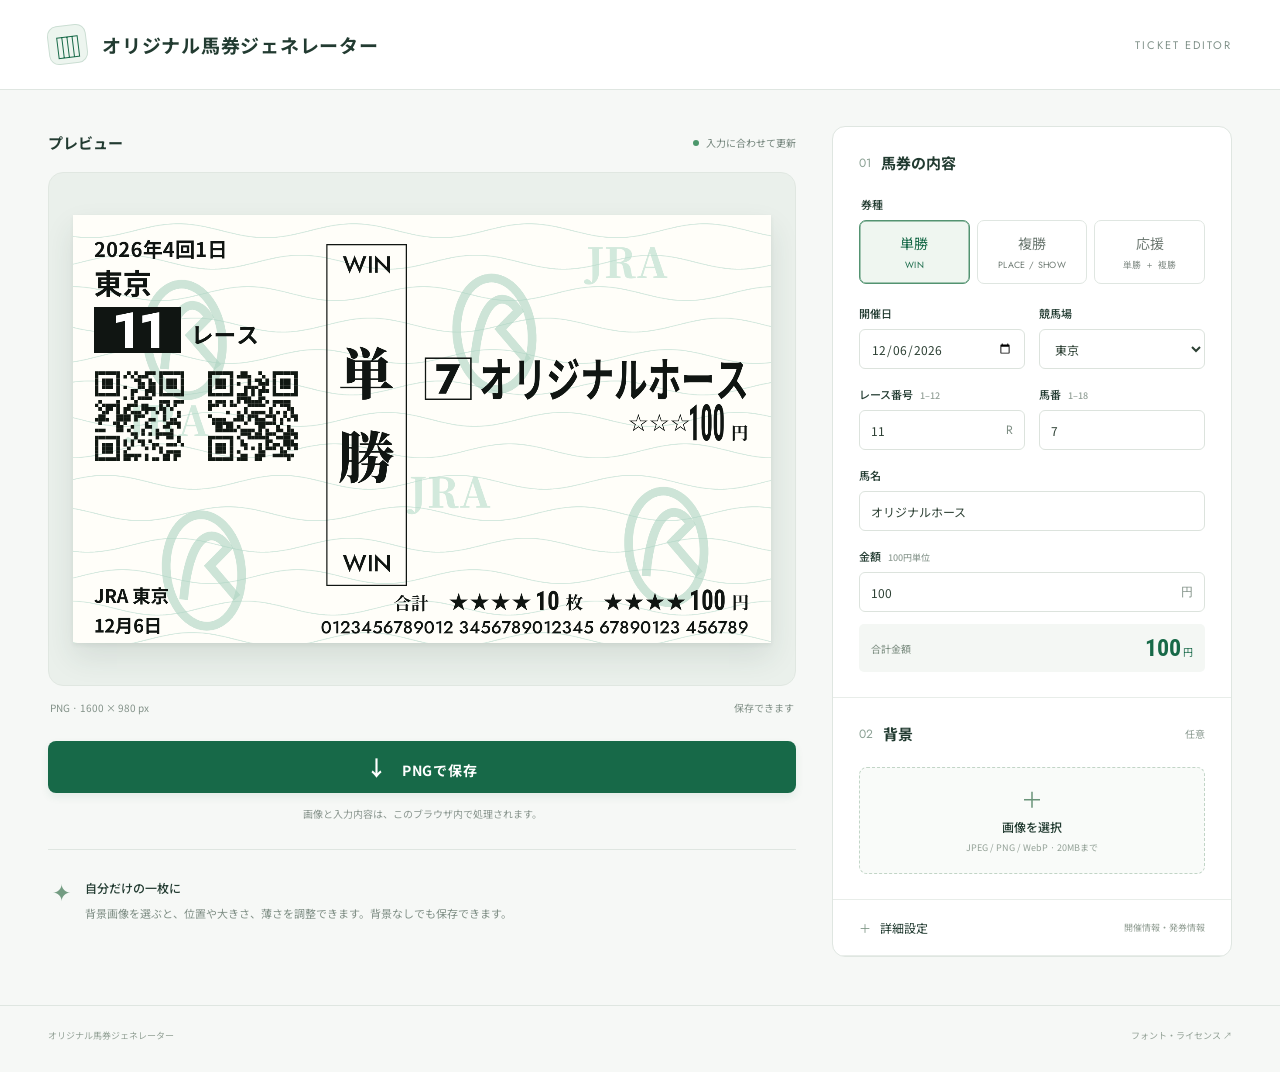
==== commit a58e83c2: "Add scrollable mobile editor sheet and tap-to-focus ticket preview" ====
--- a/index.html
+++ b/index.html
@@ -12,7 +12,7 @@
 <p class="local-note">画像と入力内容は、このブラウザ内で処理されます。</p>
 <div class="tips"><span class="tip-icon">✦</span><div><strong>自分だけの一枚に</strong><p>背景画像を選ぶと、位置や大きさ、薄さを調整できます。背景なしでも保存できます。</p></div></div>
 </section>
-<aside class="editor"><form id="editor" novalidate>
+<aside id="editor-sheet" class="editor" aria-label="馬券の編集"><div class="sheet-heading"><strong>馬券の編集</strong><button id="sheet-hide" type="button" aria-label="入力シートを閉じて馬券を表示">⌄</button></div><form id="editor" novalidate>
 <section class="form-section"><div class="section-heading"><span>01</span><h2>馬券の内容</h2></div>
 <fieldset class="type-field"><legend>券種</legend><div class="type-options"><label><input type="radio" name="type" value="win" checked><span>単勝<small>WIN</small></span></label><label><input type="radio" name="type" value="place"><span>複勝<small>PLACE / SHOW</small></span></label><label><input type="radio" name="type" value="cheer"><span>応援<small>単勝 ＋ 複勝</small></span></label></div></fieldset>
 <div class="grid"><div class="field"><label for="date">開催日</label><input id="date" name="date" type="date" required><small class="error" id="date-error"></small></div><div class="field"><label for="venue">競馬場</label><select id="venue" name="venue"></select></div>
@@ -25,6 +25,6 @@
 <div id="image-controls" hidden><div class="slider"><label for="image-x">左右位置</label><output id="image-x-value">50%</output><input id="image-x" type="range" min="0" max="100" value="50"></div><div class="slider"><label for="image-y">上下位置</label><output id="image-y-value">50%</output><input id="image-y" type="range" min="0" max="100" value="50"></div><div class="slider"><label for="image-zoom">拡大率</label><output id="image-zoom-value">100%</output><input id="image-zoom" type="range" min="100" max="300" value="100"></div><div class="slider"><label for="image-fade">薄さ</label><output id="image-fade-value">35%</output><input id="image-fade" type="range" min="0" max="100" value="35"></div><div class="image-actions"><button type="button" id="reset-image">配置をリセット</button><button type="button" id="remove-image">画像を削除</button></div></div>
 </section>
 <section class="form-section details-section"><details><summary>詳細設定 <span>開催情報・発券情報</span></summary><div class="grid details-grid"><div class="field"><label for="meeting">開催回</label><input name="meeting" id="meeting" type="number" inputmode="numeric" min="1" max="99" value="4"><small class="error" id="meeting-error"></small></div><div class="field"><label for="day">開催日目</label><input name="day" id="day" type="number" inputmode="numeric" min="1" max="99" value="1"><small class="error" id="day-error"></small></div><div class="field full"><label for="raceName">レース名</label><input name="raceName" id="raceName" maxlength="80" placeholder="例：第87回 菊花賞（GⅠ）"></div><div class="field"><label for="issueType">発券場所の種別</label><select name="issueType" id="issueType"><option value="JRA">JRA</option><option value="WINS">WINS</option></select></div><div class="field"><label for="issuePlace">競馬場・施設名</label><input name="issuePlace" id="issuePlace" value="東京" placeholder="例：東京・後楽園" maxlength="24" required><small class="error" id="issuePlace-error"></small></div><div class="field full"><label for="purchaseDate">購入日</label><input name="purchaseDate" id="purchaseDate" type="date" required><small class="error" id="purchaseDate-error"></small></div><div class="field full"><label for="serial">管理番号</label><input name="serial" id="serial" value="0123456789012 3456789012345 67890123 456789" maxlength="60" required><small class="error" id="serial-error"></small></div></div></details></section>
-</form></aside>
-</main><nav class="mobile-actions" aria-label="プレビューと保存"><a href="#preview">プレビューを見る ↑</a><button id="download-mobile" class="primary" type="button" disabled>PNGで保存</button></nav><footer><span>オリジナル馬券ジェネレーター</span><a href="./fonts/LICENSES.html" target="_blank" rel="noopener">フォント・ライセンス ↗</a></footer>
+<div class="sheet-legal"><a href="./fonts/LICENSES.html" target="_blank" rel="noopener">フォント・ライセンス ↗</a></div></form><nav class="mobile-actions" aria-label="プレビューと保存"><button id="sheet-preview-toggle" class="preview-action" type="button">馬券を大きく表示 ↑</button><button id="download-mobile" class="primary" type="button" disabled>PNGで保存</button></nav></aside>
+</main><footer><span>オリジナル馬券ジェネレーター</span><a href="./fonts/LICENSES.html" target="_blank" rel="noopener">フォント・ライセンス ↗</a></footer>
 </body></html>
--- a/style.css
+++ b/style.css
@@ -139,3 +139,40 @@
   .details-section{padding-block:12px}
   footer{padding:20px 16px;gap:18px;flex-wrap:wrap;line-height:1.8}
 }
+
+.sheet-heading,.sheet-legal{display:none}
+@media(max-width:1119px){
+  body{--app-height:100dvh;--app-top:0px;--header-size:90px;--header-space:var(--header-size);--sheet-size:min(calc(var(--app-height)*.52),560px);--sheet-space:var(--sheet-size);--preview-chrome:100px;height:var(--app-height);padding:0;overflow:hidden}
+  .header{position:fixed;z-index:5;top:var(--app-top);left:0;right:0;height:var(--header-size);min-height:0;transition:transform .24s ease}
+  .workspace{display:block;max-width:none;padding:0}
+  .preview-panel{position:fixed;top:calc(var(--app-top) + var(--header-space));left:0;right:0;height:calc(var(--app-height) - var(--header-space) - var(--sheet-space));display:flex;flex-direction:column;align-items:stretch;padding:12px;transition:height .24s ease,top .24s ease}
+  .section-top{flex-shrink:0;height:22px;margin:0 0 8px}
+  .preview-stage{flex:1;min-height:0;padding:10px;justify-content:center}
+  .preview-stage canvas{width:min(100%,calc((var(--app-height) - var(--header-space) - var(--sheet-space) - var(--preview-chrome))*80/49));height:auto;cursor:pointer;touch-action:manipulation;transition:width .24s ease}
+  .preview-stage canvas:focus-visible{outline:3px solid #4f9670;outline-offset:4px}
+  .preview-bottom{flex-shrink:0;margin:8px 2px 0;min-height:15px;font-size:9px;gap:4px}
+  .preview-panel>.primary,.preview-panel>.local-note,.preview-panel>.tips{display:none}
+  .editor{position:fixed;z-index:20;left:0;right:0;top:calc(var(--app-top) + var(--app-height) - var(--sheet-size));height:var(--sheet-size);max-width:800px;margin:auto;display:flex;flex-direction:column;border-radius:20px 20px 0 0;border-bottom:0;box-shadow:0 -10px 35px #25413318;transition:transform .24s ease,visibility 0s}
+  .sheet-heading{display:flex;align-items:center;justify-content:space-between;flex-shrink:0;height:44px;padding:0 16px;border-bottom:1px solid #e8ede9}
+  .sheet-heading strong{font-size:12px}
+  .sheet-heading button{width:44px;height:44px;background:transparent;border:0;color:var(--green);font-size:26px;cursor:pointer}
+  .editor form{flex:1;min-height:0;overflow-y:auto;overscroll-behavior-y:contain;-webkit-overflow-scrolling:touch;scroll-padding-block:16px}
+  .mobile-actions{position:static;inset:auto;flex-shrink:0;box-shadow:none;padding:10px 12px calc(10px + env(safe-area-inset-bottom,0px))}
+  .mobile-actions .preview-action{background:#fff;border:1px solid #bfd2c5;border-radius:8px;color:var(--green);font-size:12px;font-weight:700;cursor:pointer}
+  .sheet-legal{display:block;padding:18px 16px;font-size:10px}
+  .sheet-legal a{color:#7b8c82;text-decoration:none}
+  footer{display:none}
+  body.ticket-focused{--header-space:0px;--sheet-space:0px;--preview-chrome:24px}
+  .ticket-focused .header{transform:translateY(-110%);pointer-events:none}
+  .ticket-focused .editor{transform:translateY(calc(100% + 12px));visibility:hidden;pointer-events:none;transition:transform .24s ease,visibility 0s .24s}
+  .ticket-focused .section-top,.ticket-focused .preview-bottom{display:none}
+  .ticket-focused .preview-stage{padding:0;background:transparent;border:0;border-radius:0}
+}
+@media(max-width:600px){body{--header-size:72px}}
+@media(max-width:1119px) and (max-height:500px){
+  body{--header-size:0px;--preview-chrome:44px}
+  .header,.section-top,.preview-bottom{display:none}
+}
+@media(prefers-reduced-motion:reduce){
+  .preview-panel,.preview-stage canvas,.editor,.header{transition:none!important}
+}
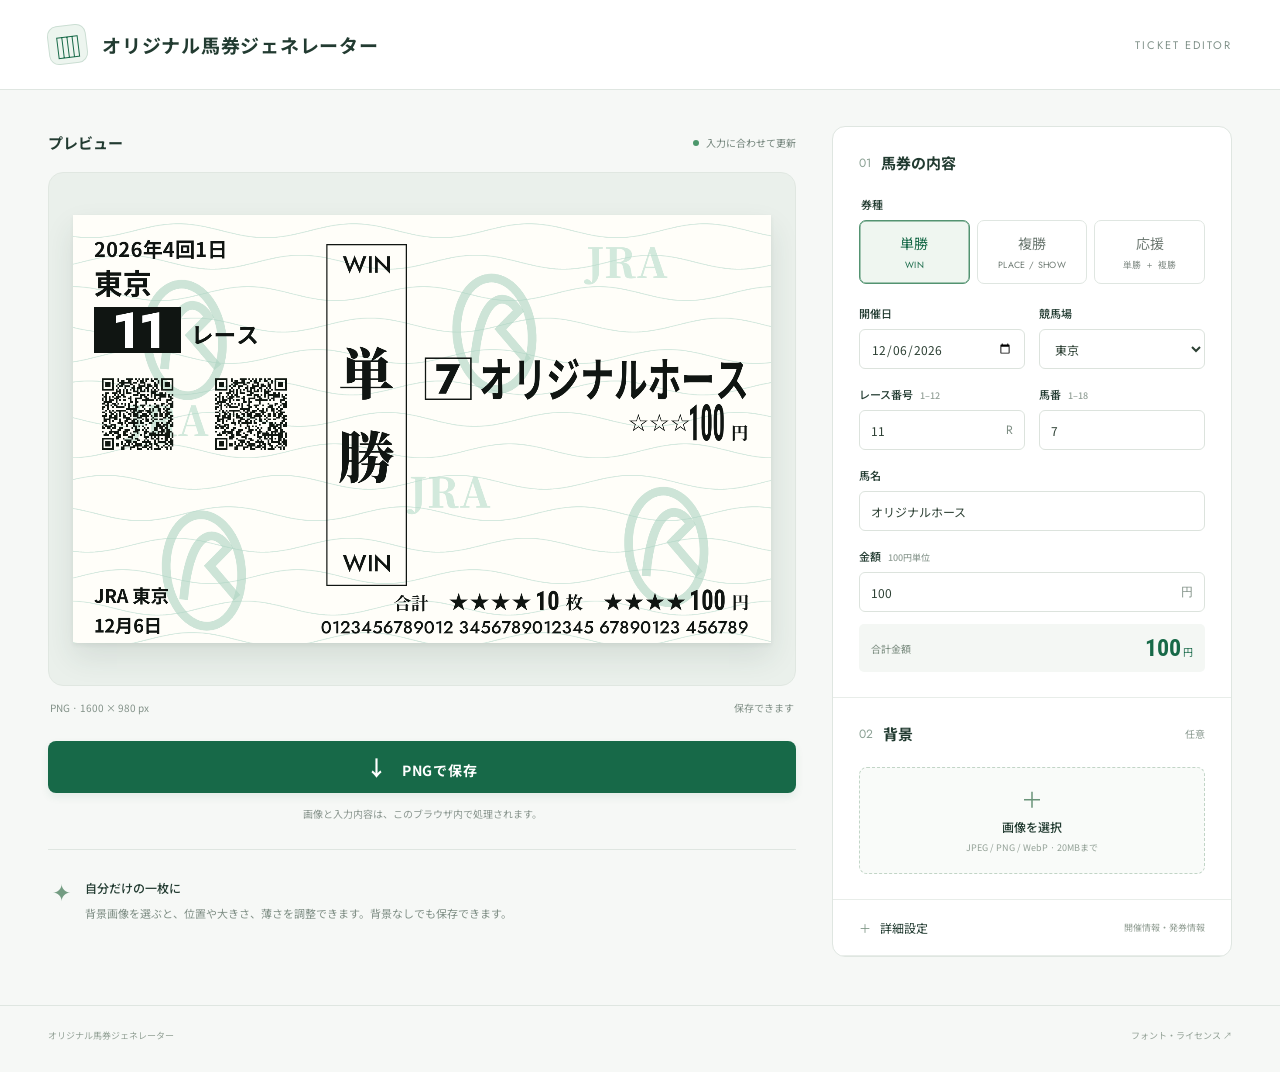
==== commit c3ae1c5c: "Prevent mobile background slider taps from changing values" ====
--- a/index.html
+++ b/index.html
@@ -22,7 +22,7 @@
 <section class="form-section"><div class="section-heading"><span>02</span><h2>背景</h2><span class="optional">任意</span></div>
 <label class="upload" id="upload-zone" for="background"><span class="upload-icon">＋</span><strong id="file-label">画像を選択</strong><small>JPEG / PNG / WebP · 20MBまで</small><input id="background" type="file" accept="image/jpeg,image/png,image/webp"></label><p class="error" id="background-error" role="alert"></p>
 <button type="button" id="cancel-background" hidden>画像選択を取り消す</button>
-<div id="image-controls" hidden><div class="slider"><label for="image-x">左右位置</label><output id="image-x-value">50%</output><input id="image-x" type="range" min="0" max="100" value="50"></div><div class="slider"><label for="image-y">上下位置</label><output id="image-y-value">50%</output><input id="image-y" type="range" min="0" max="100" value="50"></div><div class="slider"><label for="image-zoom">拡大率</label><output id="image-zoom-value">100%</output><input id="image-zoom" type="range" min="100" max="300" value="100"></div><div class="slider"><label for="image-fade">薄さ</label><output id="image-fade-value">35%</output><input id="image-fade" type="range" min="0" max="100" value="35"></div><div class="image-actions"><button type="button" id="reset-image">配置をリセット</button><button type="button" id="remove-image">画像を削除</button></div></div>
+<div id="image-controls" hidden><div class="slider"><label for="image-x">左右位置</label><output id="image-x-value">50%</output><div class="range-control"><input id="image-x" type="range" min="0" max="100" value="50"><span class="range-touch" aria-hidden="true"></span></div></div><div class="slider"><label for="image-y">上下位置</label><output id="image-y-value">50%</output><div class="range-control"><input id="image-y" type="range" min="0" max="100" value="50"><span class="range-touch" aria-hidden="true"></span></div></div><div class="slider"><label for="image-zoom">拡大率</label><output id="image-zoom-value">100%</output><div class="range-control"><input id="image-zoom" type="range" min="100" max="300" value="100"><span class="range-touch" aria-hidden="true"></span></div></div><div class="slider"><label for="image-fade">薄さ</label><output id="image-fade-value">35%</output><div class="range-control"><input id="image-fade" type="range" min="0" max="100" value="35"><span class="range-touch" aria-hidden="true"></span></div></div><div class="image-actions"><button type="button" id="reset-image">配置をリセット</button><button type="button" id="remove-image">画像を削除</button></div></div>
 </section>
 <section class="form-section details-section"><details><summary>詳細設定 <span>開催情報・発券情報</span></summary><div class="grid details-grid"><div class="field"><label for="meeting">開催回</label><input name="meeting" id="meeting" type="number" inputmode="numeric" min="1" max="99" value="4"><small class="error" id="meeting-error"></small></div><div class="field"><label for="day">開催日目</label><input name="day" id="day" type="number" inputmode="numeric" min="1" max="99" value="1"><small class="error" id="day-error"></small></div><div class="field full"><label for="raceName">レース名</label><input name="raceName" id="raceName" maxlength="80" placeholder="例：第87回 菊花賞（GⅠ）"></div><div class="field"><label for="issueType">発券場所の種別</label><select name="issueType" id="issueType"><option value="JRA">JRA</option><option value="WINS">WINS</option></select></div><div class="field"><label for="issuePlace">競馬場・施設名</label><input name="issuePlace" id="issuePlace" value="東京" placeholder="例：東京・後楽園" maxlength="24" required><small class="error" id="issuePlace-error"></small></div><div class="field full"><label for="purchaseDate">購入日</label><input name="purchaseDate" id="purchaseDate" type="date" required><small class="error" id="purchaseDate-error"></small></div><div class="field full"><label for="serial">管理番号</label><input name="serial" id="serial" value="0123456789012 3456789012345 67890123 456789" maxlength="60" required><small class="error" id="serial-error"></small></div></div></details></section>
 <div class="sheet-legal"><a href="./fonts/LICENSES.html" target="_blank" rel="noopener">フォント・ライセンス ↗</a></div></form><nav class="mobile-actions" aria-label="プレビューと保存"><button id="sheet-preview-toggle" class="preview-action" type="button">馬券を大きく表示 ↑</button><button id="download-mobile" class="primary" type="button" disabled>PNGで保存</button></nav></aside>
--- a/style.css
+++ b/style.css
@@ -70,7 +70,10 @@
 .upload input{position:absolute;inset:0;width:100%;height:100%;opacity:0;cursor:pointer}
 .slider{display:grid;grid-template-columns:1fr auto;margin-top:20px;font-size:11px}
 .slider output{color:#829187;font:12px Jost}
-.slider input{grid-column:1/-1;width:100%;accent-color:var(--green);margin-top:10px}
+.range-control{grid-column:1/-1;position:relative}
+.range-touch{display:none}
+@media(max-width:1119px){.range-touch{display:block;position:absolute;inset:0;touch-action:pan-y}}
+.slider input{width:100%;accent-color:var(--green);margin-top:10px}
 .image-actions{display:flex;justify-content:space-between;margin-top:20px}
 .image-actions button{font-size:10px;background:#fff;border:1px solid var(--border);border-radius:5px;padding:8px 10px;color:#65796b}
 #remove-image{color:#ab5d51}
